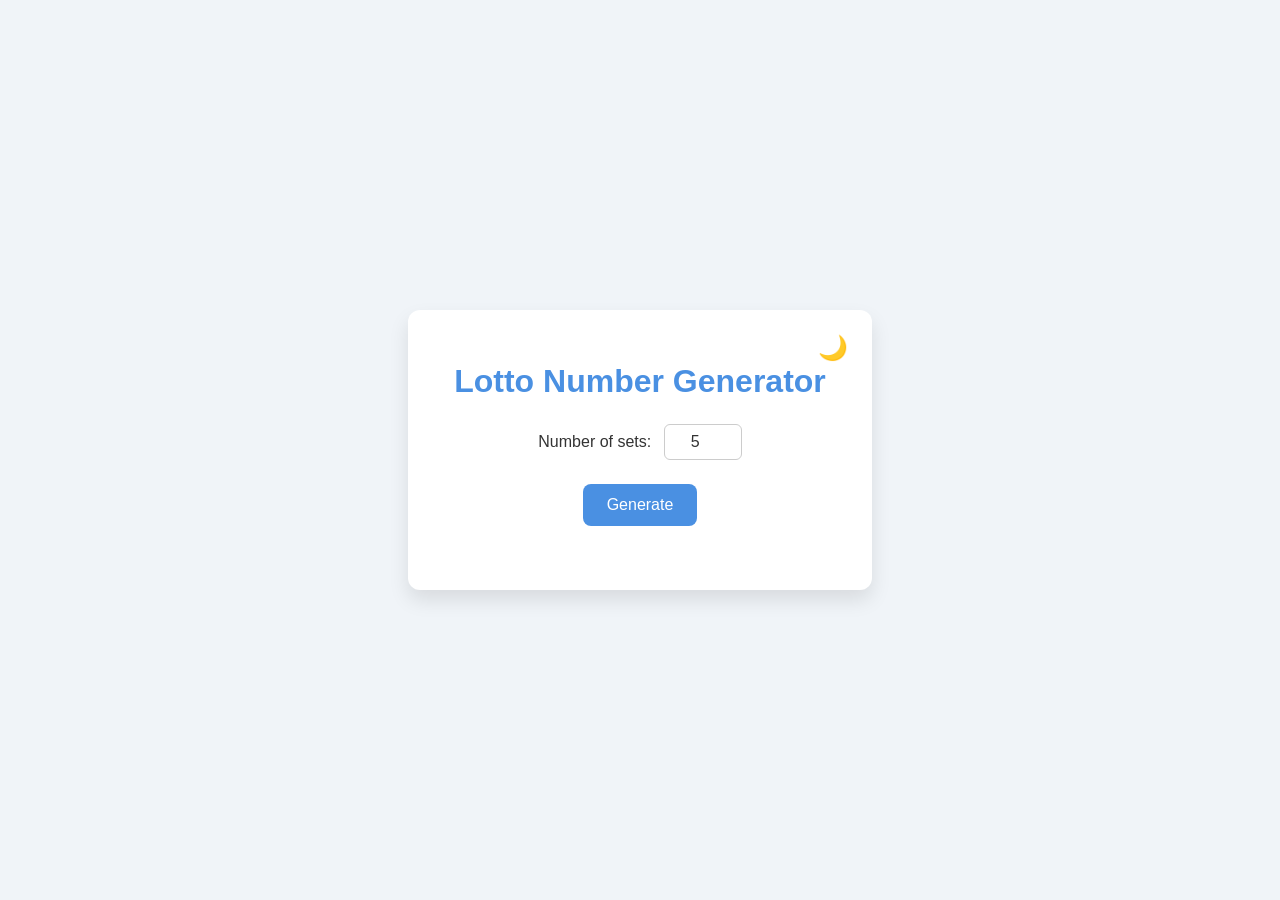
==== index.html @ 0ee11fbc "Add dark/light mode toggle functionality" ====
<!DOCTYPE html>
<html lang="en">
<head>
    <meta charset="UTF-8">
    <meta name="viewport" content="width=device-width, initial-scale=1.0">
    <title>Lotto Number Generator</title>
    <link rel="stylesheet" href="style.css">
</head>
<body>
    <div class="container">
        <button class="theme-toggle" id="theme-toggle" aria-label="Toggle theme">🌙</button>
        <h1>Lotto Number Generator</h1>
        <div class="input-container">
            <label for="sets">Number of sets:</label>
            <input type="number" id="sets" value="5" min="1" max="10">
        </div>
        <button id="generate-btn">Generate</button>
        <div id="results-container"></div>
    </div>
    <script src="main.js"></script>
</body>
</html>
---- style.css ----
:root {
    --primary-color: #4a90e2;
    --background-color: #f0f4f8;
    --text-color: #333;
    --container-bg: #fff;
    --button-hover-color: #357ABD;
    --shadow-color: rgba(0, 0, 0, 0.1);
    --number-bg: #eee;
}

[data-theme="dark"] {
    --primary-color: #64b5f6;
    --background-color: #1a1a1a;
    --text-color: #f0f0f0;
    --container-bg: #2d2d2d;
    --button-hover-color: #42a5f5;
    --shadow-color: rgba(0, 0, 0, 0.5);
    --number-bg: #444;
}

body {
    font-family: -apple-system, BlinkMacSystemFont, "Segoe UI", Roboto, Helvetica, Arial, sans-serif;
    background-color: var(--background-color);
    color: var(--text-color);
    display: flex;
    justify-content: center;
    align-items: center;
    min-height: 100vh;
    margin: 0;
    transition: background-color 0.3s ease, color 0.3s ease;
}

.container {
    background-color: var(--container-bg);
    padding: 2rem;
    border-radius: 12px;
    box-shadow: 0 10px 20px var(--shadow-color);
    text-align: center;
    max-width: 400px;
    width: 90%;
    transition: background-color 0.3s ease, box-shadow 0.3s ease;
    position: relative;
}

h1 {
    color: var(--primary-color);
    margin-bottom: 1.5rem;
}

.theme-toggle {
    position: absolute;
    top: 1rem;
    right: 1rem;
    background: none;
    border: none;
    font-size: 1.5rem;
    cursor: pointer;
    color: var(--text-color);
    padding: 0.5rem;
    border-radius: 50%;
    transition: background-color 0.3s ease;
}

.theme-toggle:hover {
    background-color: var(--shadow-color);
}

.input-container {
    margin-bottom: 1.5rem;
}

label {
    font-size: 1rem;
    margin-right: 0.5rem;
}

input[type="number"] {
    padding: 0.5rem;
    border-radius: 6px;
    border: 1px solid #ccc;
    width: 60px;
    text-align: center;
    font-size: 1rem;
    background-color: var(--container-bg);
    color: var(--text-color);
}

#generate-btn {
    background-color: var(--primary-color);
    color: white;
    border: none;
    padding: 0.75rem 1.5rem;
    border-radius: 8px;
    font-size: 1rem;
    cursor: pointer;
    transition: background-color 0.3s ease;
}

#generate-btn:hover {
    background-color: var(--button-hover-color);
}

#results-container {
    margin-top: 2rem;
}

.lotto-set {
    display: flex;
    justify-content: center;
    align-items: center;
    margin-bottom: 1rem;
}

.lotto-number {
    background-color: var(--number-bg);
    color: var(--text-color);
    width: 40px;
    height: 40px;
    border-radius: 50%;
    display: flex;
    justify-content: center;
    align-items: center;
    margin: 0 0.25rem;
    font-weight: bold;
    font-size: 1.1rem;
    box-shadow: 0 2px 4px rgba(0, 0, 0, 0.05);
    transition: background-color 0.3s ease, color 0.3s ease;
}
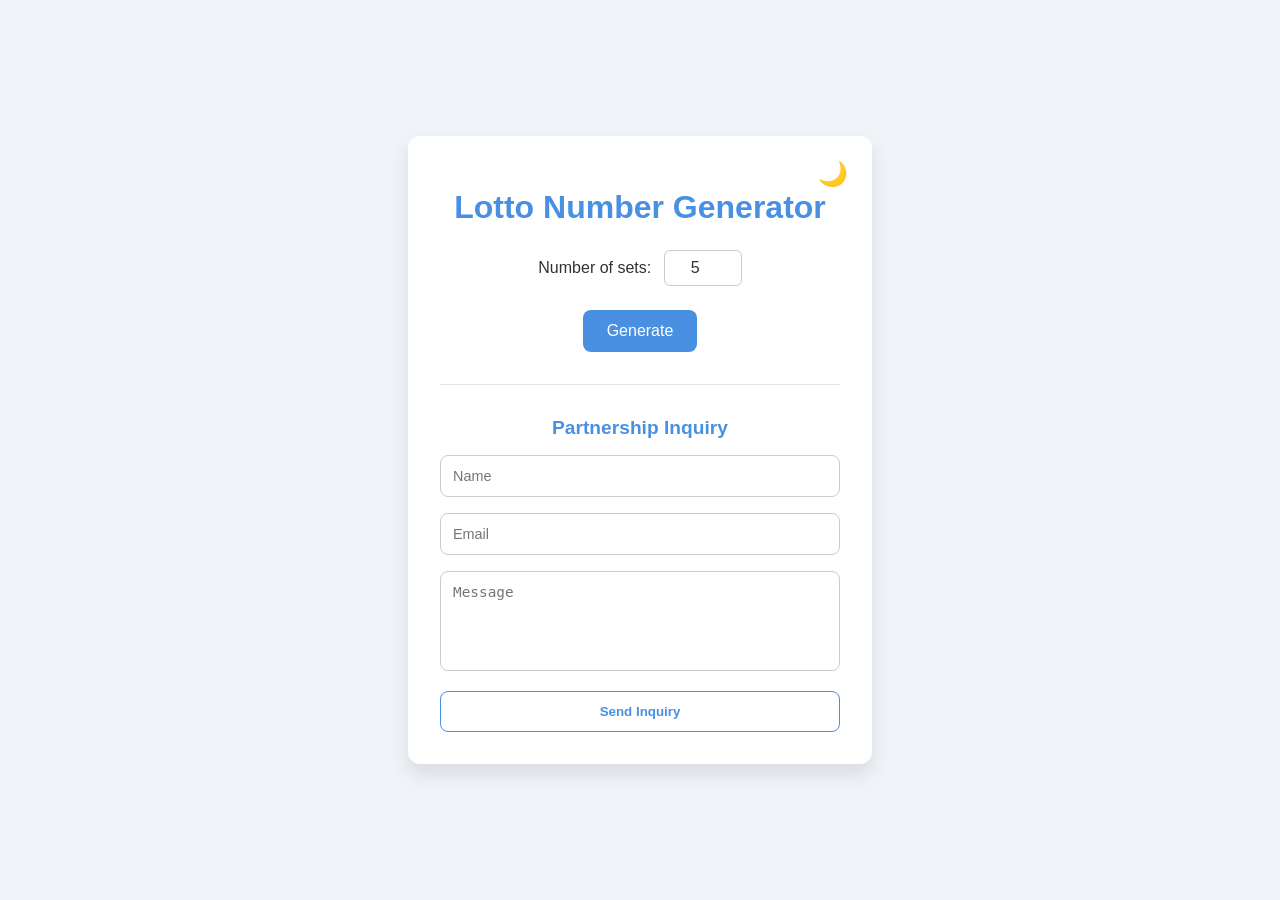
==== commit a56698fa: "Add partnership inquiry form with Formspree" ====
--- a/index.html
+++ b/index.html
@@ -16,6 +16,24 @@
         </div>
         <button id="generate-btn">Generate</button>
         <div id="results-container"></div>
+        
+        <hr class="divider">
+        
+        <div class="contact-section">
+            <h2>Partnership Inquiry</h2>
+            <form action="https://formspree.io/f/mdapnqno" method="POST" id="contact-form">
+                <div class="form-group">
+                    <input type="text" name="name" placeholder="Name" required>
+                </div>
+                <div class="form-group">
+                    <input type="email" name="_replyto" placeholder="Email" required>
+                </div>
+                <div class="form-group">
+                    <textarea name="message" placeholder="Message" required></textarea>
+                </div>
+                <button type="submit" class="submit-btn">Send Inquiry</button>
+            </form>
+        </div>
     </div>
     <script src="main.js"></script>
 </body>
--- a/style.css
+++ b/style.css
@@ -111,18 +111,51 @@
     margin-bottom: 1rem;
 }
 
-.lotto-number {
-    background-color: var(--number-bg);
+.divider {
+    margin: 2rem 0;
+    border: 0;
+    border-top: 1px solid var(--shadow-color);
+}
+
+.contact-section h2 {
+    font-size: 1.2rem;
+    margin-bottom: 1rem;
+    color: var(--primary-color);
+}
+
+.form-group {
+    margin-bottom: 1rem;
+}
+
+.form-group input, .form-group textarea {
+    width: 100%;
+    padding: 0.75rem;
+    border-radius: 8px;
+    border: 1px solid #ccc;
+    background-color: var(--container-bg);
     color: var(--text-color);
-    width: 40px;
-    height: 40px;
-    border-radius: 50%;
-    display: flex;
-    justify-content: center;
-    align-items: center;
-    margin: 0 0.25rem;
+    box-sizing: border-box;
+    font-size: 0.9rem;
+}
+
+.form-group textarea {
+    height: 100px;
+    resize: none;
+}
+
+.submit-btn {
+    width: 100%;
+    padding: 0.75rem;
+    border: 1px solid var(--primary-color);
+    background-color: transparent;
+    color: var(--primary-color);
+    border-radius: 8px;
+    cursor: pointer;
     font-weight: bold;
-    font-size: 1.1rem;
-    box-shadow: 0 2px 4px rgba(0, 0, 0, 0.05);
-    transition: background-color 0.3s ease, color 0.3s ease;
+    transition: all 0.3s ease;
 }
+
+.submit-btn:hover {
+    background-color: var(--primary-color);
+    color: white;
+}
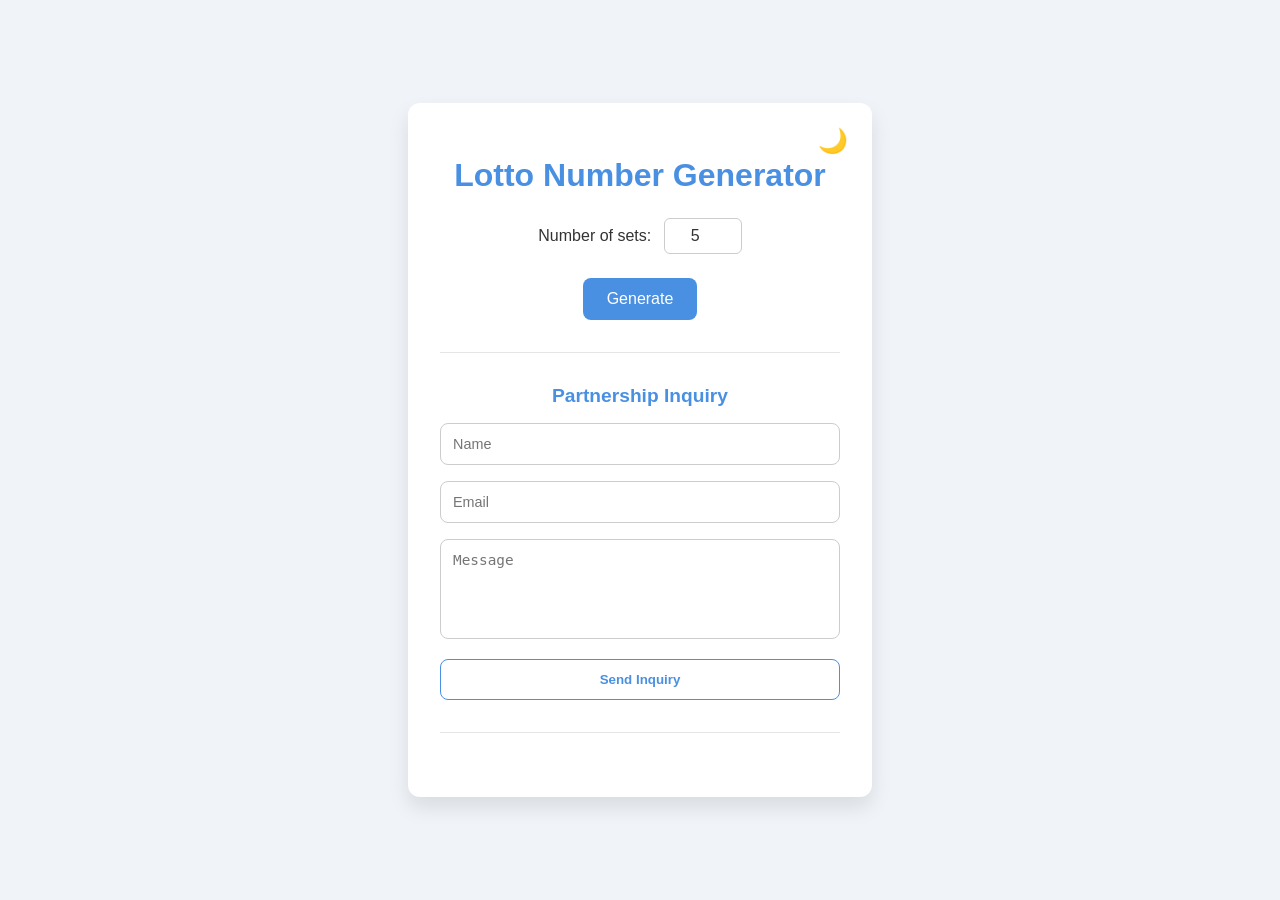
==== commit 01b5d400: "Add Disqus comments section" ====
--- a/index.html
+++ b/index.html
@@ -34,6 +34,28 @@
                 <button type="submit" class="submit-btn">Send Inquiry</button>
             </form>
         </div>
+
+        <hr class="divider">
+
+        <div id="disqus_thread"></div>
+        <script>
+            /**
+            *  RECOMMENDED CONFIGURATION VARIABLES: EDIT AND UNCOMMENT THE SECTION BELOW TO INSERT DYNAMIC VALUES FROM YOUR PLATFORM OR CMS.
+            *  LEARN WHY DEFINING THESE VARIABLES IS IMPORTANT: https://disqus.com/admin/universalcode/#configuration-variables    */
+            /*
+            var disqus_config = function () {
+            this.page.url = PAGE_URL;  // Replace PAGE_URL with your page's canonical URL variable
+            this.page.identifier = PAGE_IDENTIFIER; // Replace PAGE_IDENTIFIER with your page's unique identifier variable
+            };
+            */
+            (function() { // DON'T EDIT BELOW THIS LINE
+            var d = document, s = d.createElement('script');
+            s.src = 'https://productbuilder-dmu4qmkcep.disqus.com/embed.js';
+            s.setAttribute('data-timestamp', +new Date());
+            (d.head || d.body).appendChild(s);
+            })();
+        </script>
+        <noscript>Please enable JavaScript to view the <a href="https://disqus.com/?ref_noscript">comments powered by Disqus.</a></noscript>
     </div>
     <script src="main.js"></script>
 </body>
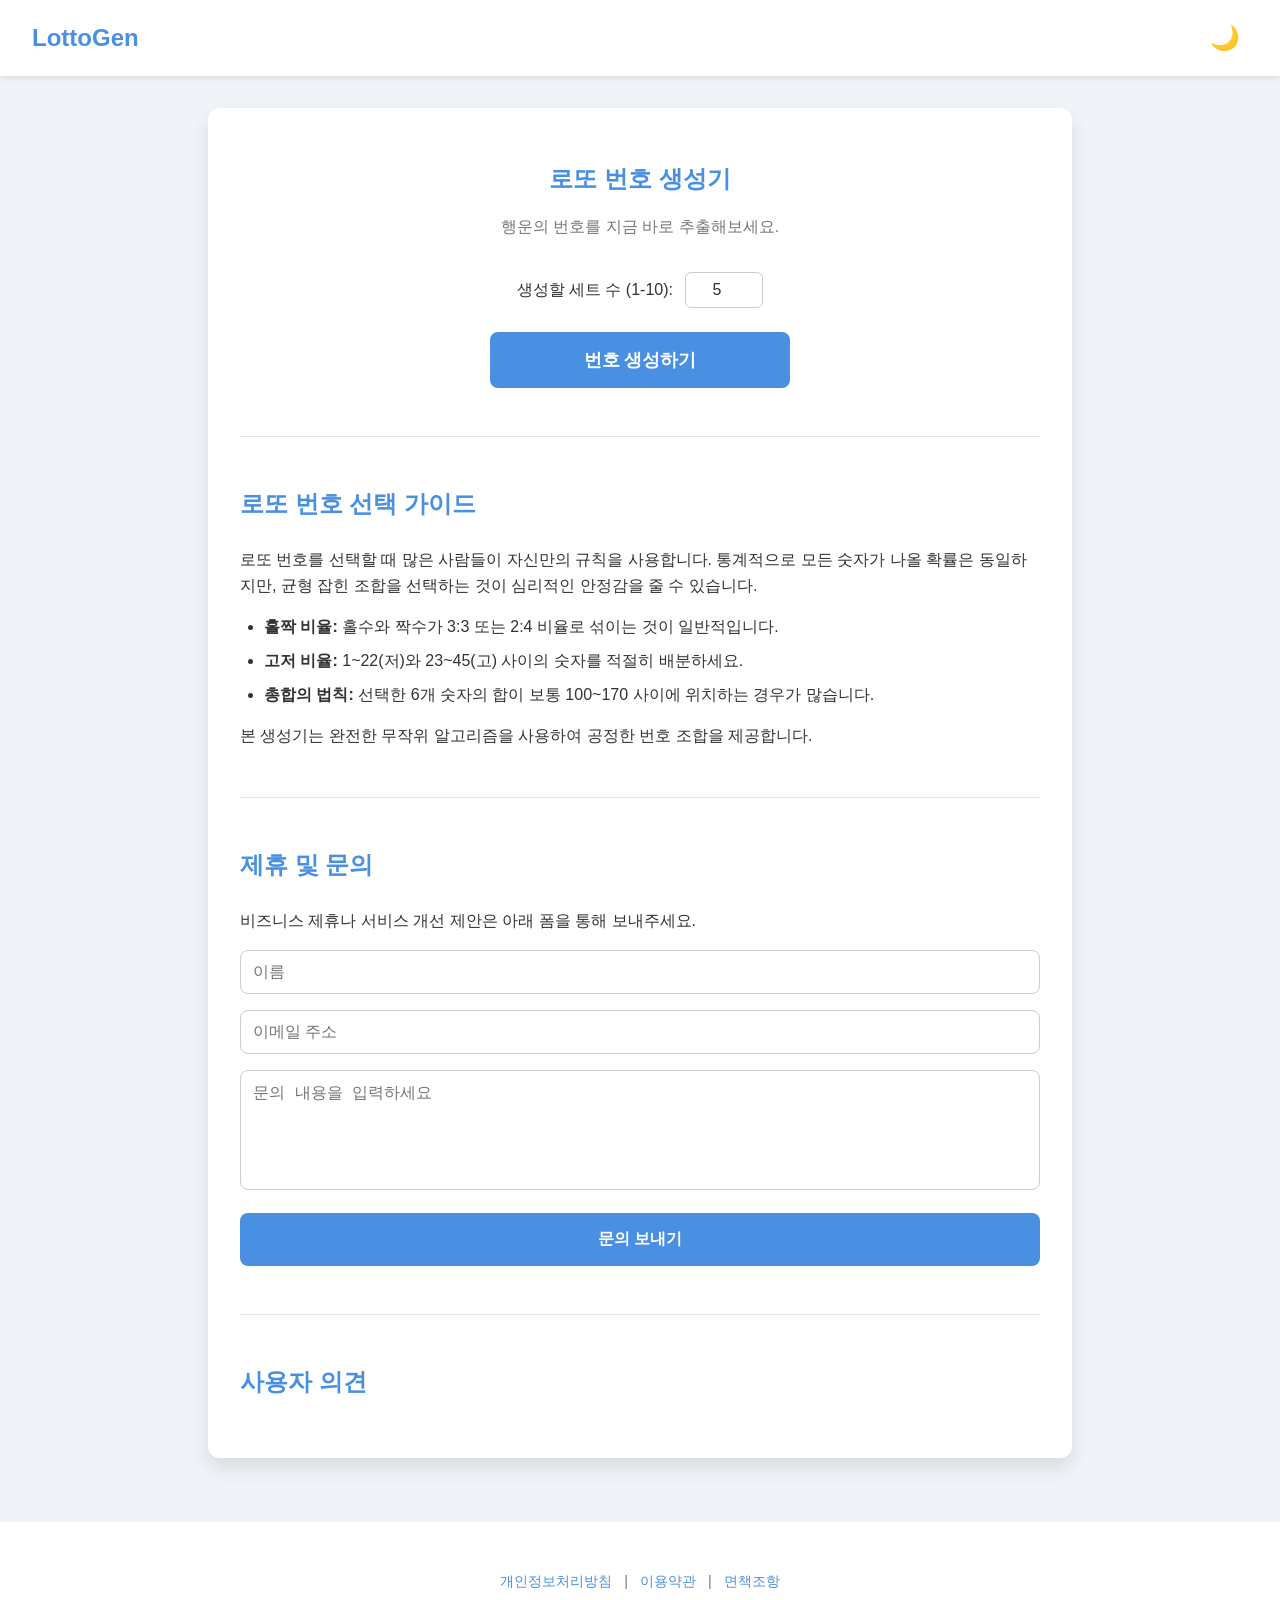
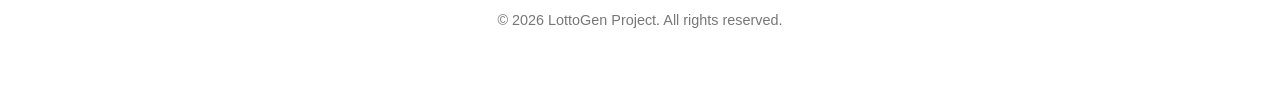
==== commit 85c4aab5: "Optimize site for AdSense approval: add content, SEO, and policy sections" ====
--- a/index.html
+++ b/index.html
@@ -1,62 +1,93 @@
 <!DOCTYPE html>
-<html lang="en">
+<html lang="ko">
 <head>
     <meta charset="UTF-8">
     <meta name="viewport" content="width=device-width, initial-scale=1.0">
-    <title>Lotto Number Generator</title>
+    <title>로또 번호 생성기 - 무료 고품질 번호 조합 및 통계 가이드</title>
+    <meta name="description" content="무료로 로또 번호를 생성하고, 로또 당첨 확률을 높이는 번호 조합 전략과 통계 가이드를 확인하세요. 사용자 친화적인 로또 번호 추출기입니다.">
+    <meta name="keywords" content="로또번호생성기, 로또번호추출기, 무료로또, 로또당첨확률, 로또통계, 로또번호추천">
+    <meta name="google-adsense-account" content="ca-pub-6611249769817567">
+    <script async src="https://pagead2.googlesyndication.com/pagead/js/adsbygoogle.js?client=ca-pub-6611249769817567"
+     crossorigin="anonymous"></script>
     <link rel="stylesheet" href="style.css">
 </head>
 <body>
-    <div class="container">
-        <button class="theme-toggle" id="theme-toggle" aria-label="Toggle theme">🌙</button>
-        <h1>Lotto Number Generator</h1>
-        <div class="input-container">
-            <label for="sets">Number of sets:</label>
-            <input type="number" id="sets" value="5" min="1" max="10">
-        </div>
-        <button id="generate-btn">Generate</button>
-        <div id="results-container"></div>
+    <header>
+        <nav class="navbar">
+            <div class="logo">LottoGen</div>
+            <button class="theme-toggle" id="theme-toggle" aria-label="테마 전환">🌙</button>
+        </nav>
+    </header>
+
+    <main class="container">
+        <section class="generator-section">
+            <h1>로또 번호 생성기</h1>
+            <p class="subtitle">행운의 번호를 지금 바로 추출해보세요.</p>
+            <div class="input-container">
+                <label for="sets">생성할 세트 수 (1-10):</label>
+                <input type="number" id="sets" value="5" min="1" max="10">
+            </div>
+            <button id="generate-btn">번호 생성하기</button>
+            <div id="results-container"></div>
+        </section>
         
         <hr class="divider">
+
+        <article class="content-article">
+            <h2>로또 번호 선택 가이드</h2>
+            <p>로또 번호를 선택할 때 많은 사람들이 자신만의 규칙을 사용합니다. 통계적으로 모든 숫자가 나올 확률은 동일하지만, 균형 잡힌 조합을 선택하는 것이 심리적인 안정감을 줄 수 있습니다.</p>
+            <ul>
+                <li><strong>홀짝 비율:</strong> 홀수와 짝수가 3:3 또는 2:4 비율로 섞이는 것이 일반적입니다.</li>
+                <li><strong>고저 비율:</strong> 1~22(저)와 23~45(고) 사이의 숫자를 적절히 배분하세요.</li>
+                <li><strong>총합의 법칙:</strong> 선택한 6개 숫자의 합이 보통 100~170 사이에 위치하는 경우가 많습니다.</li>
+            </ul>
+            <p>본 생성기는 완전한 무작위 알고리즘을 사용하여 공정한 번호 조합을 제공합니다.</p>
+        </article>
+
+        <hr class="divider">
         
-        <div class="contact-section">
-            <h2>Partnership Inquiry</h2>
+        <section class="contact-section">
+            <h2>제휴 및 문의</h2>
+            <p>비즈니스 제휴나 서비스 개선 제안은 아래 폼을 통해 보내주세요.</p>
             <form action="https://formspree.io/f/mdapnqno" method="POST" id="contact-form">
                 <div class="form-group">
-                    <input type="text" name="name" placeholder="Name" required>
+                    <input type="text" name="name" placeholder="이름" required>
                 </div>
                 <div class="form-group">
-                    <input type="email" name="_replyto" placeholder="Email" required>
+                    <input type="email" name="_replyto" placeholder="이메일 주소" required>
                 </div>
                 <div class="form-group">
-                    <textarea name="message" placeholder="Message" required></textarea>
+                    <textarea name="message" placeholder="문의 내용을 입력하세요" required></textarea>
                 </div>
-                <button type="submit" class="submit-btn">Send Inquiry</button>
+                <button type="submit" class="submit-btn">문의 보내기</button>
             </form>
-        </div>
+        </section>
 
         <hr class="divider">
 
-        <div id="disqus_thread"></div>
-        <script>
-            /**
-            *  RECOMMENDED CONFIGURATION VARIABLES: EDIT AND UNCOMMENT THE SECTION BELOW TO INSERT DYNAMIC VALUES FROM YOUR PLATFORM OR CMS.
-            *  LEARN WHY DEFINING THESE VARIABLES IS IMPORTANT: https://disqus.com/admin/universalcode/#configuration-variables    */
-            /*
-            var disqus_config = function () {
-            this.page.url = PAGE_URL;  // Replace PAGE_URL with your page's canonical URL variable
-            this.page.identifier = PAGE_IDENTIFIER; // Replace PAGE_IDENTIFIER with your page's unique identifier variable
-            };
-            */
-            (function() { // DON'T EDIT BELOW THIS LINE
-            var d = document, s = d.createElement('script');
-            s.src = 'https://productbuilder-dmu4qmkcep.disqus.com/embed.js';
-            s.setAttribute('data-timestamp', +new Date());
-            (d.head || d.body).appendChild(s);
-            })();
-        </script>
-        <noscript>Please enable JavaScript to view the <a href="https://disqus.com/?ref_noscript">comments powered by Disqus.</a></noscript>
-    </div>
+        <section class="comments-section">
+            <h2>사용자 의견</h2>
+            <div id="disqus_thread"></div>
+            <script>
+                (function() {
+                var d = document, s = d.createElement('script');
+                s.src = 'https://productbuilder-dmu4qmkcep.disqus.com/embed.js';
+                s.setAttribute('data-timestamp', +new Date());
+                (d.head || d.body).appendChild(s);
+                })();
+            </script>
+        </section>
+    </main>
+
+    <footer class="footer">
+        <div class="footer-links">
+            <a href="#privacy" onclick="alert('개인정보처리방침: 본 사이트는 사용자의 입력 데이터를 서버에 저장하지 않으며, 광고 및 분석 목적으로 쿠키를 사용할 수 있습니다.')">개인정보처리방침</a> | 
+            <a href="#terms" onclick="alert('이용약관: 본 서비스는 재미를 목적으로 하며, 생성된 번호로 인한 결과에 책임을 지지 않습니다.')">이용약관</a> | 
+            <a href="#disclaimer" onclick="alert('면책조항: 로또 구매는 만 19세 이상만 가능하며, 과도한 몰입은 해로울 수 있습니다.')">면책조항</a>
+        </div>
+        <p>&copy; 2026 LottoGen Project. All rights reserved.</p>
+    </footer>
+
     <script src="main.js"></script>
 </body>
 </html>
--- a/style.css
+++ b/style.css
@@ -6,6 +6,7 @@
     --button-hover-color: #357ABD;
     --shadow-color: rgba(0, 0, 0, 0.1);
     --number-bg: #eee;
+    --nav-bg: #fff;
 }
 
 [data-theme="dark"] {
@@ -16,41 +17,37 @@
     --button-hover-color: #42a5f5;
     --shadow-color: rgba(0, 0, 0, 0.5);
     --number-bg: #444;
+    --nav-bg: #2d2d2d;
 }
 
 body {
     font-family: -apple-system, BlinkMacSystemFont, "Segoe UI", Roboto, Helvetica, Arial, sans-serif;
     background-color: var(--background-color);
     color: var(--text-color);
+    margin: 0;
+    line-height: 1.6;
+    transition: background-color 0.3s ease, color 0.3s ease;
+}
+
+.navbar {
     display: flex;
-    justify-content: center;
+    justify-content: space-between;
     align-items: center;
-    min-height: 100vh;
-    margin: 0;
-    transition: background-color 0.3s ease, color 0.3s ease;
-}
-
-.container {
-    background-color: var(--container-bg);
-    padding: 2rem;
-    border-radius: 12px;
-    box-shadow: 0 10px 20px var(--shadow-color);
-    text-align: center;
-    max-width: 400px;
-    width: 90%;
-    transition: background-color 0.3s ease, box-shadow 0.3s ease;
-    position: relative;
-}
-
-h1 {
-    color: var(--primary-color);
-    margin-bottom: 1.5rem;
+    padding: 1rem 2rem;
+    background-color: var(--nav-bg);
+    box-shadow: 0 2px 5px var(--shadow-color);
+    position: sticky;
+    top: 0;
+    z-index: 1000;
+}
+
+.logo {
+    font-size: 1.5rem;
+    font-weight: bold;
+    color: var(--primary-color);
 }
 
 .theme-toggle {
-    position: absolute;
-    top: 1rem;
-    right: 1rem;
     background: none;
     border: none;
     font-size: 1.5rem;
@@ -63,6 +60,32 @@
 
 .theme-toggle:hover {
     background-color: var(--shadow-color);
+}
+
+.container {
+    max-width: 800px;
+    margin: 2rem auto;
+    padding: 2rem;
+    background-color: var(--container-bg);
+    border-radius: 12px;
+    box-shadow: 0 10px 20px var(--shadow-color);
+    transition: background-color 0.3s ease, box-shadow 0.3s ease;
+}
+
+h1 {
+    color: var(--primary-color);
+    text-align: center;
+    margin-bottom: 0.5rem;
+}
+
+.subtitle {
+    text-align: center;
+    color: #777;
+    margin-bottom: 2rem;
+}
+
+.generator-section {
+    text-align: center;
 }
 
 .input-container {
@@ -89,11 +112,14 @@
     background-color: var(--primary-color);
     color: white;
     border: none;
-    padding: 0.75rem 1.5rem;
+    padding: 1rem 2rem;
     border-radius: 8px;
-    font-size: 1rem;
+    font-size: 1.1rem;
+    font-weight: bold;
     cursor: pointer;
     transition: background-color 0.3s ease;
+    width: 100%;
+    max-width: 300px;
 }
 
 #generate-btn:hover {
@@ -109,18 +135,42 @@
     justify-content: center;
     align-items: center;
     margin-bottom: 1rem;
+    flex-wrap: wrap;
+}
+
+.lotto-number {
+    background-color: var(--number-bg);
+    color: var(--text-color);
+    width: 45px;
+    height: 45px;
+    border-radius: 50%;
+    display: flex;
+    justify-content: center;
+    align-items: center;
+    margin: 0.25rem;
+    font-weight: bold;
+    font-size: 1.2rem;
+    box-shadow: 0 2px 4px rgba(0, 0, 0, 0.05);
+    transition: all 0.3s ease;
 }
 
 .divider {
-    margin: 2rem 0;
+    margin: 3rem 0;
     border: 0;
     border-top: 1px solid var(--shadow-color);
 }
 
-.contact-section h2 {
-    font-size: 1.2rem;
-    margin-bottom: 1rem;
-    color: var(--primary-color);
+.content-article h2, .contact-section h2, .comments-section h2 {
+    color: var(--primary-color);
+    margin-bottom: 1.5rem;
+}
+
+.content-article ul {
+    padding-left: 1.5rem;
+}
+
+.content-article li {
+    margin-bottom: 0.5rem;
 }
 
 .form-group {
@@ -135,27 +185,63 @@
     background-color: var(--container-bg);
     color: var(--text-color);
     box-sizing: border-box;
-    font-size: 0.9rem;
+    font-size: 1rem;
 }
 
 .form-group textarea {
-    height: 100px;
+    height: 120px;
     resize: none;
 }
 
 .submit-btn {
     width: 100%;
-    padding: 0.75rem;
-    border: 1px solid var(--primary-color);
-    background-color: transparent;
-    color: var(--primary-color);
+    padding: 1rem;
+    background-color: var(--primary-color);
+    color: white;
+    border: none;
     border-radius: 8px;
     cursor: pointer;
     font-weight: bold;
-    transition: all 0.3s ease;
+    font-size: 1rem;
+    transition: background-color 0.3s ease;
 }
 
 .submit-btn:hover {
-    background-color: var(--primary-color);
-    color: white;
-}
+    background-color: var(--button-hover-color);
+}
+
+.footer {
+    text-align: center;
+    padding: 3rem 1rem;
+    background-color: var(--nav-bg);
+    color: #777;
+    margin-top: 4rem;
+    font-size: 0.9rem;
+}
+
+.footer-links {
+    margin-bottom: 1rem;
+}
+
+.footer-links a {
+    color: var(--primary-color);
+    text-decoration: none;
+    margin: 0 0.5rem;
+}
+
+.footer-links a:hover {
+    text-decoration: underline;
+}
+
+@media (max-width: 600px) {
+    .container {
+        margin: 1rem;
+        padding: 1.5rem;
+    }
+    
+    .lotto-number {
+        width: 40px;
+        height: 40px;
+        font-size: 1rem;
+    }
+}
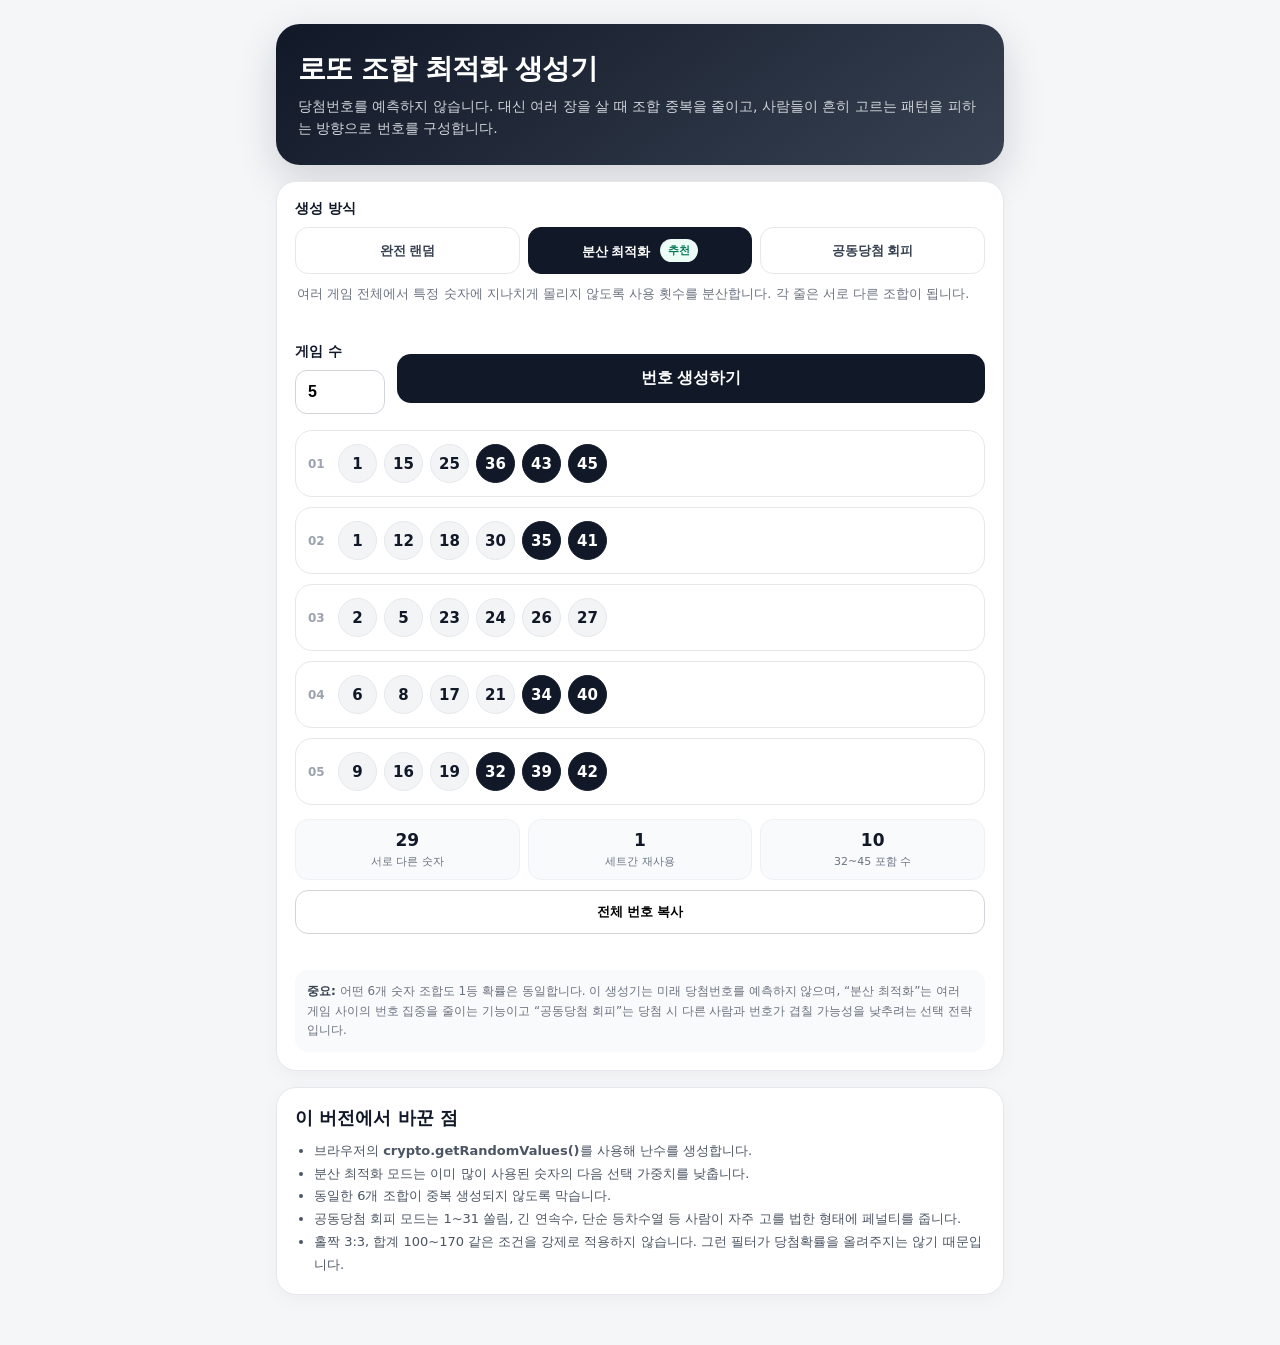
==== commit 182d60d4: "Add files via upload" ====
--- a/index.html
+++ b/index.html
@@ -1,93 +1,273 @@
 <!DOCTYPE html>
 <html lang="ko">
 <head>
-    <meta charset="UTF-8">
-    <meta name="viewport" content="width=device-width, initial-scale=1.0">
-    <title>로또 번호 생성기 - 무료 고품질 번호 조합 및 통계 가이드</title>
-    <meta name="description" content="무료로 로또 번호를 생성하고, 로또 당첨 확률을 높이는 번호 조합 전략과 통계 가이드를 확인하세요. 사용자 친화적인 로또 번호 추출기입니다.">
-    <meta name="keywords" content="로또번호생성기, 로또번호추출기, 무료로또, 로또당첨확률, 로또통계, 로또번호추천">
-    <meta name="google-adsense-account" content="ca-pub-6611249769817567">
-    <script async src="https://pagead2.googlesyndication.com/pagead/js/adsbygoogle.js?client=ca-pub-6611249769817567"
-     crossorigin="anonymous"></script>
-    <link rel="stylesheet" href="style.css">
+<meta charset="UTF-8" />
+<meta name="viewport" content="width=device-width, initial-scale=1.0, maximum-scale=1.0" />
+<title>로또 조합 최적화 생성기</title>
+<style>
+  :root{
+    --bg:#f4f6f8;--card:#fff;--text:#111827;--muted:#6b7280;--line:#e5e7eb;
+    --accent:#111827;--soft:#eef2f7;--good:#0f766e;--warn:#92400e;
+  }
+  *{box-sizing:border-box}
+  body{margin:0;font-family:system-ui,-apple-system,"Noto Sans KR","Apple SD Gothic Neo",sans-serif;background:var(--bg);color:var(--text)}
+  .wrap{max-width:760px;margin:0 auto;padding:24px 16px 50px}
+  .hero{background:linear-gradient(145deg,#111827,#374151);color:#fff;border-radius:24px;padding:26px 22px;box-shadow:0 14px 40px rgba(17,24,39,.16)}
+  .hero h1{font-size:28px;margin:0 0 8px;letter-spacing:-.8px}
+  .hero p{margin:0;color:#d1d5db;line-height:1.55;font-size:14px}
+  .panel{background:var(--card);border:1px solid var(--line);border-radius:20px;margin-top:16px;padding:18px;box-shadow:0 5px 18px rgba(0,0,0,.035)}
+  .label{font-weight:800;font-size:14px;margin-bottom:9px}
+  .seg{display:grid;grid-template-columns:1fr 1fr 1fr;gap:8px}
+  .mode{border:1px solid var(--line);background:#fff;border-radius:13px;padding:11px 7px;font-weight:750;font-size:13px;cursor:pointer;color:#374151}
+  .mode.active{background:#111827;color:#fff;border-color:#111827}
+  .desc{font-size:13px;color:var(--muted);line-height:1.55;margin:10px 2px 0;min-height:41px}
+  .row{display:flex;gap:12px;align-items:center;margin-top:18px}
+  input[type=number]{width:90px;padding:12px;border:1px solid #d1d5db;border-radius:12px;font-size:16px;font-weight:700}
+  .generate{flex:1;border:0;background:#111827;color:#fff;border-radius:14px;padding:14px 18px;font-size:16px;font-weight:850;cursor:pointer}
+  .generate:active{transform:scale(.99)}
+  .secondary{width:100%;border:1px solid #d1d5db;background:#fff;border-radius:13px;padding:12px;font-weight:750;cursor:pointer;margin-top:10px}
+  .results{display:grid;gap:10px;margin-top:16px}
+  .ticket{display:flex;align-items:center;gap:8px;background:#fff;border:1px solid var(--line);border-radius:17px;padding:13px 12px;overflow-x:auto}
+  .idx{font-size:12px;font-weight:800;color:#9ca3af;width:22px;flex:0 0 22px}
+  .balls{display:flex;gap:7px;min-width:max-content}
+  .ball{width:39px;height:39px;border-radius:50%;display:grid;place-items:center;font-weight:900;font-size:15px;color:#111827;background:#f3f4f6;border:1px solid #e5e7eb}
+  .ball.high{background:#111827;color:#fff;border-color:#111827}
+  .stats{display:grid;grid-template-columns:repeat(3,1fr);gap:8px;margin-top:14px}
+  .stat{background:#f8fafc;border:1px solid #eef2f7;border-radius:13px;padding:10px;text-align:center}
+  .stat b{display:block;font-size:17px}.stat span{font-size:11px;color:var(--muted)}
+  .notice{font-size:12px;line-height:1.6;color:#6b7280;background:#f9fafb;border-radius:13px;padding:12px;margin-top:14px}
+  .notice strong{color:#374151}
+  .tips h2{font-size:18px;margin:0 0 10px}
+  .tips ul{margin:0;padding-left:19px;color:#4b5563;font-size:13px;line-height:1.75}
+  .badge{display:inline-block;padding:4px 8px;border-radius:999px;background:#ecfdf5;color:#047857;font-size:11px;font-weight:800;margin-left:6px;vertical-align:2px}
+  .copymsg{font-size:12px;color:var(--good);text-align:center;height:18px;margin-top:4px;font-weight:700}
+  @media(max-width:520px){.hero h1{font-size:24px}.seg{grid-template-columns:1fr}.mode{padding:12px}.row{align-items:stretch}.ball{width:37px;height:37px}.panel{padding:15px}.stats{grid-template-columns:1fr 1fr 1fr}}
+</style>
 </head>
 <body>
-    <header>
-        <nav class="navbar">
-            <div class="logo">LottoGen</div>
-            <button class="theme-toggle" id="theme-toggle" aria-label="테마 전환">🌙</button>
-        </nav>
-    </header>
-
-    <main class="container">
-        <section class="generator-section">
-            <h1>로또 번호 생성기</h1>
-            <p class="subtitle">행운의 번호를 지금 바로 추출해보세요.</p>
-            <div class="input-container">
-                <label for="sets">생성할 세트 수 (1-10):</label>
-                <input type="number" id="sets" value="5" min="1" max="10">
-            </div>
-            <button id="generate-btn">번호 생성하기</button>
-            <div id="results-container"></div>
-        </section>
-        
-        <hr class="divider">
-
-        <article class="content-article">
-            <h2>로또 번호 선택 가이드</h2>
-            <p>로또 번호를 선택할 때 많은 사람들이 자신만의 규칙을 사용합니다. 통계적으로 모든 숫자가 나올 확률은 동일하지만, 균형 잡힌 조합을 선택하는 것이 심리적인 안정감을 줄 수 있습니다.</p>
-            <ul>
-                <li><strong>홀짝 비율:</strong> 홀수와 짝수가 3:3 또는 2:4 비율로 섞이는 것이 일반적입니다.</li>
-                <li><strong>고저 비율:</strong> 1~22(저)와 23~45(고) 사이의 숫자를 적절히 배분하세요.</li>
-                <li><strong>총합의 법칙:</strong> 선택한 6개 숫자의 합이 보통 100~170 사이에 위치하는 경우가 많습니다.</li>
-            </ul>
-            <p>본 생성기는 완전한 무작위 알고리즘을 사용하여 공정한 번호 조합을 제공합니다.</p>
-        </article>
-
-        <hr class="divider">
-        
-        <section class="contact-section">
-            <h2>제휴 및 문의</h2>
-            <p>비즈니스 제휴나 서비스 개선 제안은 아래 폼을 통해 보내주세요.</p>
-            <form action="https://formspree.io/f/mdapnqno" method="POST" id="contact-form">
-                <div class="form-group">
-                    <input type="text" name="name" placeholder="이름" required>
-                </div>
-                <div class="form-group">
-                    <input type="email" name="_replyto" placeholder="이메일 주소" required>
-                </div>
-                <div class="form-group">
-                    <textarea name="message" placeholder="문의 내용을 입력하세요" required></textarea>
-                </div>
-                <button type="submit" class="submit-btn">문의 보내기</button>
-            </form>
-        </section>
-
-        <hr class="divider">
-
-        <section class="comments-section">
-            <h2>사용자 의견</h2>
-            <div id="disqus_thread"></div>
-            <script>
-                (function() {
-                var d = document, s = d.createElement('script');
-                s.src = 'https://productbuilder-dmu4qmkcep.disqus.com/embed.js';
-                s.setAttribute('data-timestamp', +new Date());
-                (d.head || d.body).appendChild(s);
-                })();
-            </script>
-        </section>
-    </main>
-
-    <footer class="footer">
-        <div class="footer-links">
-            <a href="#privacy" onclick="alert('개인정보처리방침: 본 사이트는 사용자의 입력 데이터를 서버에 저장하지 않으며, 광고 및 분석 목적으로 쿠키를 사용할 수 있습니다.')">개인정보처리방침</a> | 
-            <a href="#terms" onclick="alert('이용약관: 본 서비스는 재미를 목적으로 하며, 생성된 번호로 인한 결과에 책임을 지지 않습니다.')">이용약관</a> | 
-            <a href="#disclaimer" onclick="alert('면책조항: 로또 구매는 만 19세 이상만 가능하며, 과도한 몰입은 해로울 수 있습니다.')">면책조항</a>
-        </div>
-        <p>&copy; 2026 LottoGen Project. All rights reserved.</p>
-    </footer>
-
-    <script src="main.js"></script>
+<div class="wrap">
+  <section class="hero">
+    <h1>로또 조합 최적화 생성기</h1>
+    <p>당첨번호를 예측하지 않습니다. 대신 여러 장을 살 때 조합 중복을 줄이고, 사람들이 흔히 고르는 패턴을 피하는 방향으로 번호를 구성합니다.</p>
+  </section>
+
+  <section class="panel">
+    <div class="label">생성 방식</div>
+    <div class="seg">
+      <button class="mode" data-mode="random">완전 랜덤</button>
+      <button class="mode active" data-mode="spread">분산 최적화 <span class="badge">추천</span></button>
+      <button class="mode" data-mode="share">공동당첨 회피</button>
+    </div>
+    <div id="modeDesc" class="desc"></div>
+
+    <div class="row">
+      <div>
+        <div class="label">게임 수</div>
+        <input id="count" type="number" min="1" max="10" value="5" inputmode="numeric" />
+      </div>
+      <button id="generate" class="generate">번호 생성하기</button>
+    </div>
+
+    <div id="results" class="results"></div>
+    <div id="stats" class="stats" style="display:none"></div>
+    <button id="copy" class="secondary" style="display:none">전체 번호 복사</button>
+    <div id="copymsg" class="copymsg"></div>
+
+    <div class="notice">
+      <strong>중요:</strong> 어떤 6개 숫자 조합도 1등 확률은 동일합니다. 이 생성기는 미래 당첨번호를 예측하지 않으며, “분산 최적화”는 여러 게임 사이의 번호 집중을 줄이는 기능이고 “공동당첨 회피”는 당첨 시 다른 사람과 번호가 겹칠 가능성을 낮추려는 선택 전략입니다.
+    </div>
+  </section>
+
+  <section class="panel tips">
+    <h2>이 버전에서 바꾼 점</h2>
+    <ul>
+      <li>브라우저의 <b>crypto.getRandomValues()</b>를 사용해 난수를 생성합니다.</li>
+      <li>분산 최적화 모드는 이미 많이 사용된 숫자의 다음 선택 가중치를 낮춥니다.</li>
+      <li>동일한 6개 조합이 중복 생성되지 않도록 막습니다.</li>
+      <li>공동당첨 회피 모드는 1~31 쏠림, 긴 연속수, 단순 등차수열 등 사람이 자주 고를 법한 형태에 페널티를 줍니다.</li>
+      <li>홀짝 3:3, 합계 100~170 같은 조건을 강제로 적용하지 않습니다. 그런 필터가 당첨확률을 올려주지는 않기 때문입니다.</li>
+    </ul>
+  </section>
+</div>
+<script>
+(() => {
+  const modeDescriptions = {
+    random: '1~45에서 6개를 독립적으로 뽑습니다. 가장 단순하고 편향이 없는 방식입니다.',
+    spread: '여러 게임 전체에서 특정 숫자에 지나치게 몰리지 않도록 사용 횟수를 분산합니다. 각 줄은 서로 다른 조합이 됩니다.',
+    share: '추첨확률은 그대로지만, 1~31 편중·긴 연속수·눈에 띄는 수열 등 사람이 고르기 쉬운 패턴을 상대적으로 덜 선택합니다.'
+  };
+
+  let currentMode = 'spread';
+  let lastSets = [];
+  const desc = document.getElementById('modeDesc');
+  const results = document.getElementById('results');
+  const stats = document.getElementById('stats');
+  const copyBtn = document.getElementById('copy');
+  const copyMsg = document.getElementById('copymsg');
+
+  function randInt(max) {
+    // rejection sampling to avoid modulo bias
+    const range = 0x100000000;
+    const limit = range - (range % max);
+    const a = new Uint32Array(1);
+    do { crypto.getRandomValues(a); } while (a[0] >= limit);
+    return a[0] % max;
+  }
+
+  function weightedChoice(items, weights) {
+    const total = weights.reduce((a,b) => a+b, 0);
+    const r = (randInt(1000000) / 1000000) * total;
+    let acc = 0;
+    for (let i=0;i<items.length;i++) {
+      acc += weights[i];
+      if (r < acc) return items[i];
+    }
+    return items[items.length-1];
+  }
+
+  function sampleUniform() {
+    const pool = Array.from({length:45},(_,i)=>i+1);
+    const out=[];
+    while(out.length<6){
+      const idx=randInt(pool.length);
+      out.push(pool.splice(idx,1)[0]);
+    }
+    return out.sort((a,b)=>a-b);
+  }
+
+  function sequencePenalty(nums) {
+    let penalty = 0;
+    let run = 1;
+    for (let i=1;i<nums.length;i++) {
+      if (nums[i] === nums[i-1]+1) run++; else run=1;
+      if (run>=3) penalty += 2.5;
+    }
+    const diffs=[];
+    for(let i=1;i<nums.length;i++) diffs.push(nums[i]-nums[i-1]);
+    if (diffs.every(d=>d===diffs[0])) penalty += 5;
+    // very visually regular multiples / same-ending concentration
+    const sameLastDigitMax = Math.max(...[0,1,2,3,4,5,6,7,8,9].map(d=>nums.filter(n=>n%10===d).length));
+    if (sameLastDigitMax>=3) penalty += 1.5;
+    return penalty;
+  }
+
+  function humanPatternScore(nums) {
+    let score = 0;
+    const birthdayCount = nums.filter(n=>n<=31).length;
+    if (birthdayCount>=5) score += (birthdayCount-4)*2.2;
+    score += sequencePenalty(nums);
+    const low = nums.filter(n=>n<=15).length;
+    if(low>=5) score += 1.5;
+    return score;
+  }
+
+  function makeSpread(usage) {
+    const chosen=[];
+    const pool=Array.from({length:45},(_,i)=>i+1);
+    while(chosen.length<6){
+      const weights=pool.map(n => {
+        if(chosen.includes(n)) return 0;
+        const u=usage[n]||0;
+        // strong but not deterministic preference for less-used numbers
+        return 1 / Math.pow(1+u, 2.15);
+      });
+      const available=pool.filter((n,i)=>weights[i]>0);
+      const availableWeights=pool.map((n,i)=>({n,w:weights[i]})).filter(x=>x.w>0).map(x=>x.w);
+      const pick=weightedChoice(available,availableWeights);
+      chosen.push(pick);
+    }
+    return chosen.sort((a,b)=>a-b);
+  }
+
+  function makeShareAvoid() {
+    let best=null, bestScore=Infinity;
+    // Generate candidates, keep a low human-pattern-score one while retaining randomness.
+    for(let i=0;i<80;i++){
+      const nums=sampleUniform();
+      let score=humanPatternScore(nums);
+      // Soft preference for 2+ numbers above 31, not a hard rule.
+      const above31=nums.filter(n=>n>=32).length;
+      if(above31<2) score += (2-above31)*1.8;
+      // add tiny random jitter so same score doesn't create deterministic behavior
+      score += randInt(1000)/100000;
+      if(score<bestScore){bestScore=score;best=nums;}
+    }
+    return best;
+  }
+
+  function keyOf(nums){return nums.join('-');}
+
+  function generateSets(count, mode){
+    const sets=[];
+    const keys=new Set();
+    const usage=Object.fromEntries(Array.from({length:45},(_,i)=>[i+1,0]));
+    let guard=0;
+    while(sets.length<count && guard<5000){
+      guard++;
+      let nums;
+      if(mode==='random') nums=sampleUniform();
+      else if(mode==='spread') nums=makeSpread(usage);
+      else nums=makeShareAvoid();
+      const key=keyOf(nums);
+      if(keys.has(key)) continue;
+      keys.add(key);
+      sets.push(nums);
+      nums.forEach(n=>usage[n]++);
+    }
+    return sets;
+  }
+
+  function render(sets){
+    results.innerHTML='';
+    sets.forEach((nums,i)=>{
+      const el=document.createElement('div');
+      el.className='ticket';
+      el.innerHTML=`<div class="idx">${String(i+1).padStart(2,'0')}</div><div class="balls">${nums.map(n=>`<div class="ball ${n>=32?'high':''}">${n}</div>`).join('')}</div>`;
+      results.appendChild(el);
+    });
+    const all=sets.flat();
+    const distinct=new Set(all).size;
+    const repeats=all.length-distinct;
+    const high=all.filter(n=>n>=32).length;
+    stats.innerHTML=`
+      <div class="stat"><b>${distinct}</b><span>서로 다른 숫자</span></div>
+      <div class="stat"><b>${repeats}</b><span>세트간 재사용</span></div>
+      <div class="stat"><b>${high}</b><span>32~45 포함 수</span></div>`;
+    stats.style.display='grid';
+    copyBtn.style.display='block';
+  }
+
+  document.querySelectorAll('.mode').forEach(btn=>{
+    btn.addEventListener('click',()=>{
+      document.querySelectorAll('.mode').forEach(b=>b.classList.remove('active'));
+      btn.classList.add('active');
+      currentMode=btn.dataset.mode;
+      desc.textContent=modeDescriptions[currentMode];
+    });
+  });
+
+  document.getElementById('generate').addEventListener('click',()=>{
+    const input=document.getElementById('count');
+    let count=Math.max(1,Math.min(10,parseInt(input.value||'5',10)));
+    input.value=count;
+    lastSets=generateSets(count,currentMode);
+    render(lastSets);
+    copyMsg.textContent='';
+  });
+
+  copyBtn.addEventListener('click',async()=>{
+    const txt=lastSets.map((s,i)=>`${i+1}. ${s.join(' ')}`).join('\n');
+    try{
+      await navigator.clipboard.writeText(txt);
+      copyMsg.textContent='번호를 복사했습니다.';
+    }catch(e){
+      const ta=document.createElement('textarea');ta.value=txt;document.body.appendChild(ta);ta.select();document.execCommand('copy');ta.remove();copyMsg.textContent='번호를 복사했습니다.';
+    }
+  });
+
+  desc.textContent=modeDescriptions[currentMode];
+  document.getElementById('generate').click();
+})();
+</script>
 </body>
-</html>+</html>
